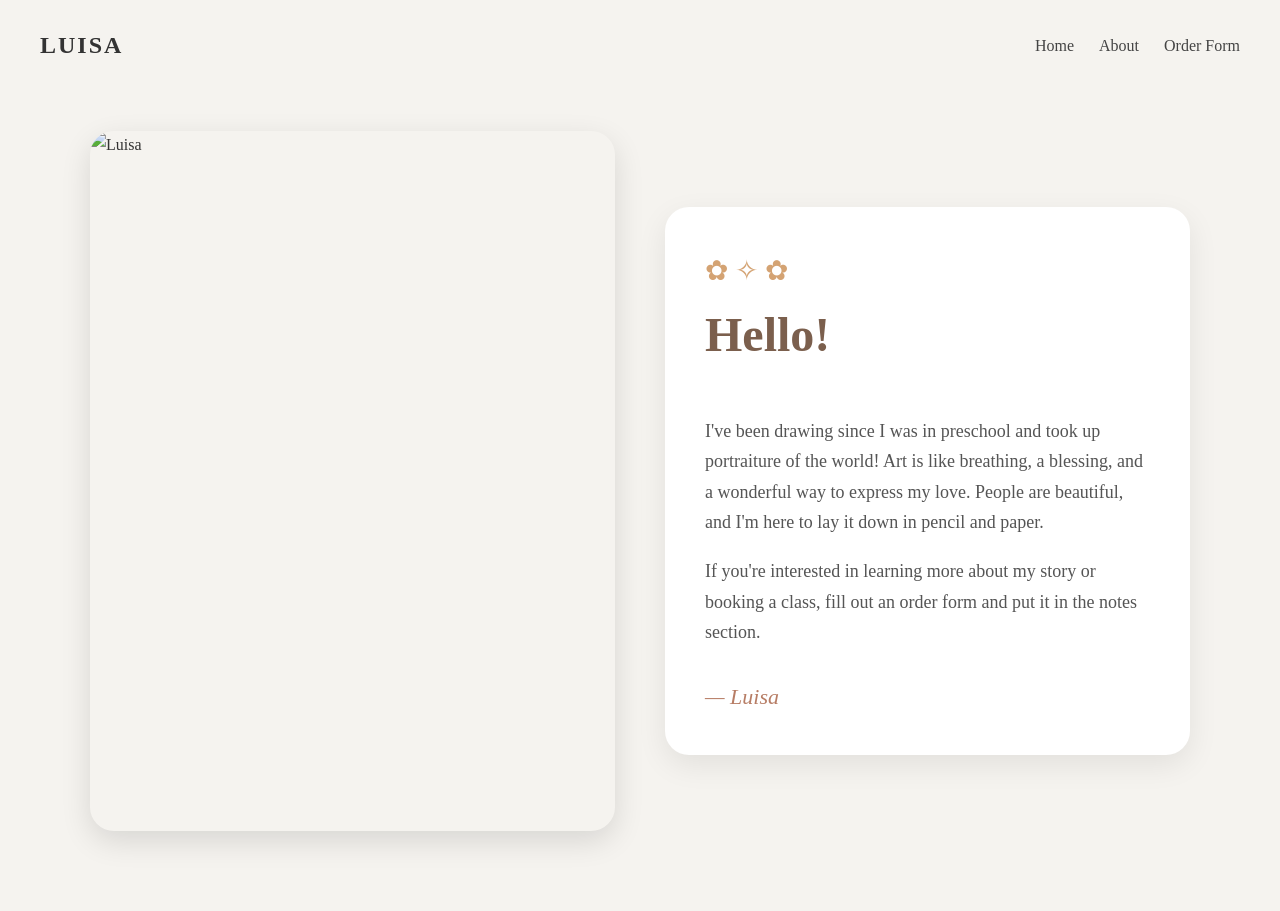
==== about.html @ 28492b8c "Create about.html" ====
<!DOCTYPE html>
<html lang="en">
<head>
<meta charset="UTF-8">
<meta name="viewport" content="width=device-width, initial-scale=1.0">
<title>About | Luisa</title>

<style>

body{
    margin:0;
    font-family:Georgia, serif;
    background:#f5f3ef;
    color:#333;
    line-height:1.7;
}

/* Navigation */

nav{
    padding:25px 40px;
    display:flex;
    justify-content:space-between;
    align-items:center;
}

.logo{
    font-size:24px;
    font-weight:bold;
    letter-spacing:2px;
}

.nav-links{
    display:flex;
    gap:25px;
    list-style:none;
    padding:0;
    margin:0;
}

.nav-links a{
    text-decoration:none;
    color:#444;
}

.nav-links a:hover{
    color:#b77d65;
}

/* About Section */

.about-container{
    max-width:1100px;
    margin:auto;
    padding:40px 30px 80px;
}

.about-card{
    display:grid;
    grid-template-columns:1fr 1fr;
    gap:50px;
    align-items:center;
}

.artist-photo{
    width:100%;
    height:700px;
    object-fit:cover;
    border-radius:24px;
    box-shadow:0 10px 30px rgba(0,0,0,.12);
}

.bio{
    background:white;
    padding:40px;
    border-radius:24px;
    box-shadow:0 10px 30px rgba(0,0,0,.08);
}

.bio h1{
    margin-top:0;
    font-size:48px;
    color:#7b5f4d;
}

.bio p{
    font-size:18px;
    color:#555;
}

.signature{
    margin-top:30px;
    font-style:italic;
    color:#b77d65;
    font-size:22px;
}

/* Decorative accent */

.sparkle{
    font-size:28px;
    color:#d4a373;
}

/* Mobile */

@media(max-width:900px){

.about-card{
    grid-template-columns:1fr;
}

.artist-photo{
    height:500px;
}

.bio h1{
    font-size:36px;
}

}

</style>
</head>

<body>

<nav>

<div class="logo">LUISA</div>

<ul class="nav-links">
<li><a href="lueeisa.com/index.html">Home</a></li>
<li><a href="#">About</a></li>
<li><a href="https://docs.google.com/forms/d/1HezaEPeZQguQtA1uPtYlCor2i9eM8VlbcPTdnoFdLBc/edit">Order Form</a></li>
</ul>

</nav>

<section class="about-container">

<div class="about-card">

<img
class="artist-photo"
src="https://github.com/lueeisa/lueeisa.github.io/blob/main/Attachment.jpeg?raw=true"
alt="Luisa">

<div class="bio">

<div class="sparkle">✿ ✧ ✿</div>

<h1>Hello!</h1>

<p>
I've been drawing since I was in preschool and took up portraiture of the world! Art is like breathing, 
  a blessing, and a wonderful way to express my love. People are beautiful, and I'm here to lay it down in pencil and paper. 
</p>
<p>If you're interested in learning more about my story or booking a class, fill out an order form and put it in the notes section. </p>

<div class="signature">
— Luisa
</div>

</div>

</div>

</section>

</body>
</html>
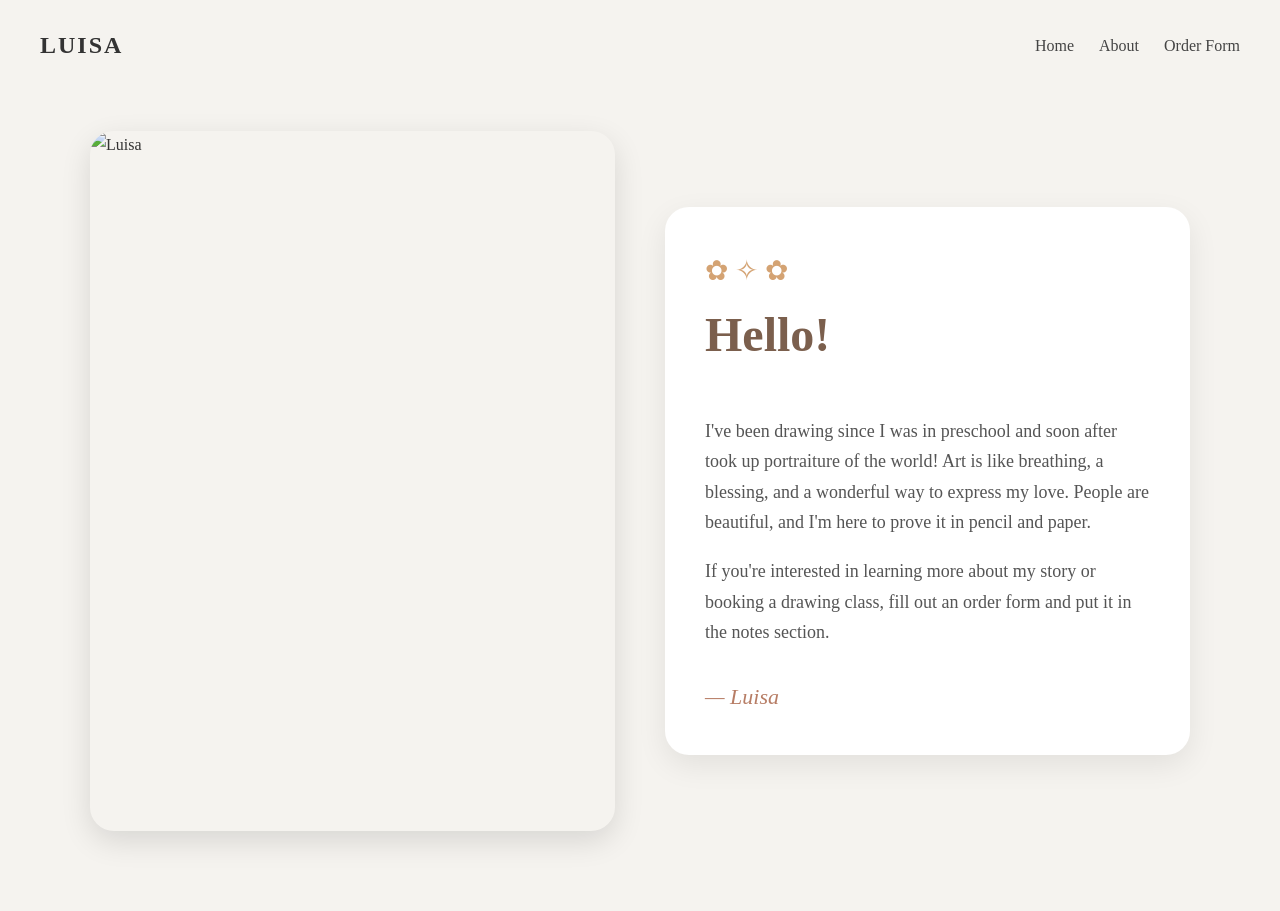
==== commit 516c64eb: "Update about.html" ====
--- a/about.html
+++ b/about.html
@@ -130,7 +130,7 @@
 <div class="logo">LUISA</div>
 
 <ul class="nav-links">
-<li><a href="lueeisa.com/index.html">Home</a></li>
+<li><a href="index.html">Home</a></li>
 <li><a href="#">About</a></li>
 <li><a href="https://docs.google.com/forms/d/1HezaEPeZQguQtA1uPtYlCor2i9eM8VlbcPTdnoFdLBc/edit">Order Form</a></li>
 </ul>
@@ -153,10 +153,10 @@
 <h1>Hello!</h1>
 
 <p>
-I've been drawing since I was in preschool and took up portraiture of the world! Art is like breathing, 
-  a blessing, and a wonderful way to express my love. People are beautiful, and I'm here to lay it down in pencil and paper. 
+I've been drawing since I was in preschool and soon after took up portraiture of the world! Art is like breathing, 
+  a blessing, and a wonderful way to express my love. People are beautiful, and I'm here to prove it in pencil and paper. 
 </p>
-<p>If you're interested in learning more about my story or booking a class, fill out an order form and put it in the notes section. </p>
+<p>If you're interested in learning more about my story or booking a drawing class, fill out an order form and put it in the notes section. </p>
 
 <div class="signature">
 — Luisa
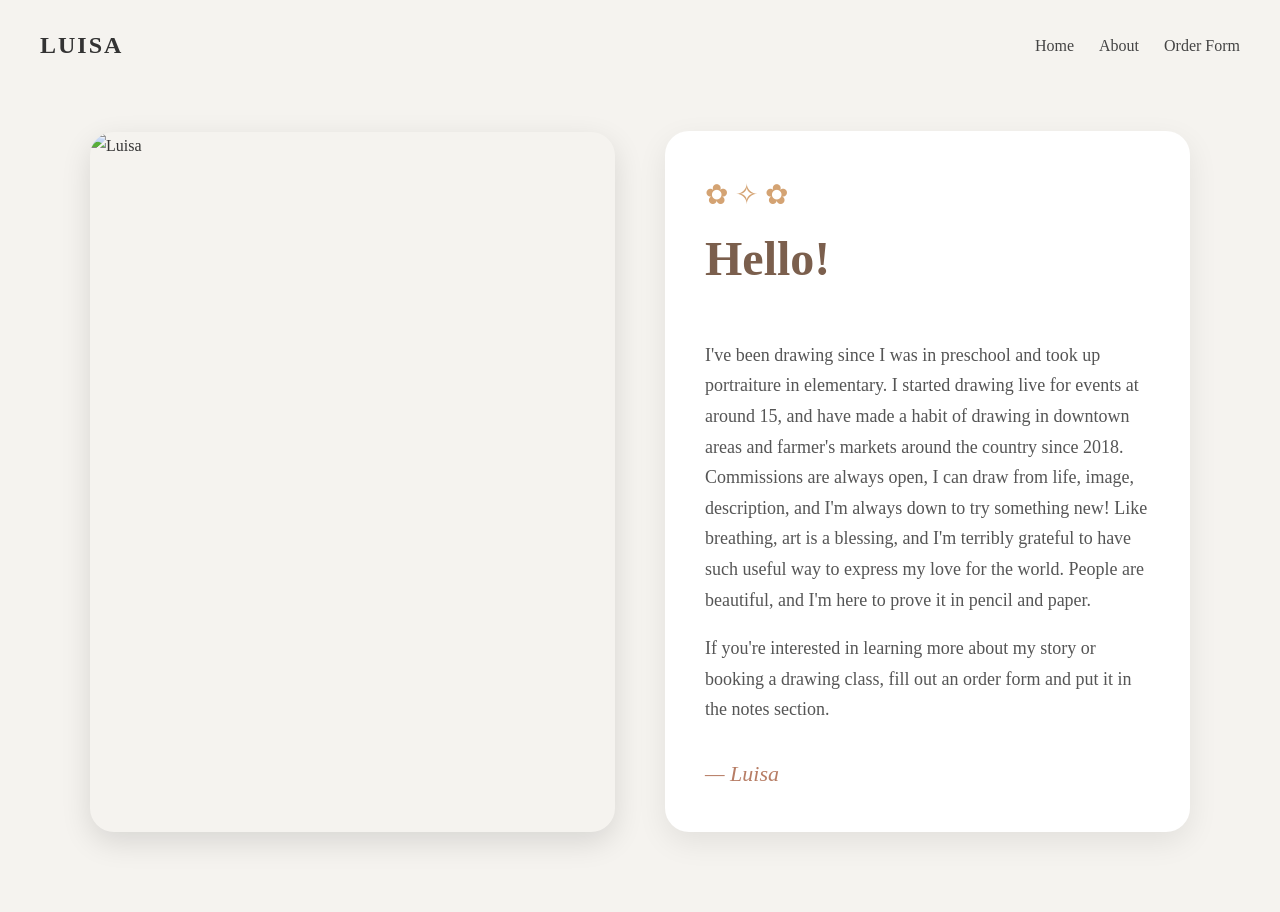
==== commit c1114711: "Update about.html" ====
--- a/about.html
+++ b/about.html
@@ -153,8 +153,10 @@
 <h1>Hello!</h1>
 
 <p>
-I've been drawing since I was in preschool and soon after took up portraiture of the world! Art is like breathing, 
-  a blessing, and a wonderful way to express my love. People are beautiful, and I'm here to prove it in pencil and paper. 
+I've been drawing since I was in preschool and took up portraiture in elementary. I started drawing live for events at around 15, and have made a habit
+    of drawing in downtown areas and farmer's markets around the country since 2018. Commissions are always open, I can draw from
+    life, image, description, and I'm always down to try something new! Like breathing, art is
+  a blessing, and I'm terribly grateful to have such useful way to express my love for the world. People are beautiful, and I'm here to prove it in pencil and paper. 
 </p>
 <p>If you're interested in learning more about my story or booking a drawing class, fill out an order form and put it in the notes section. </p>
 
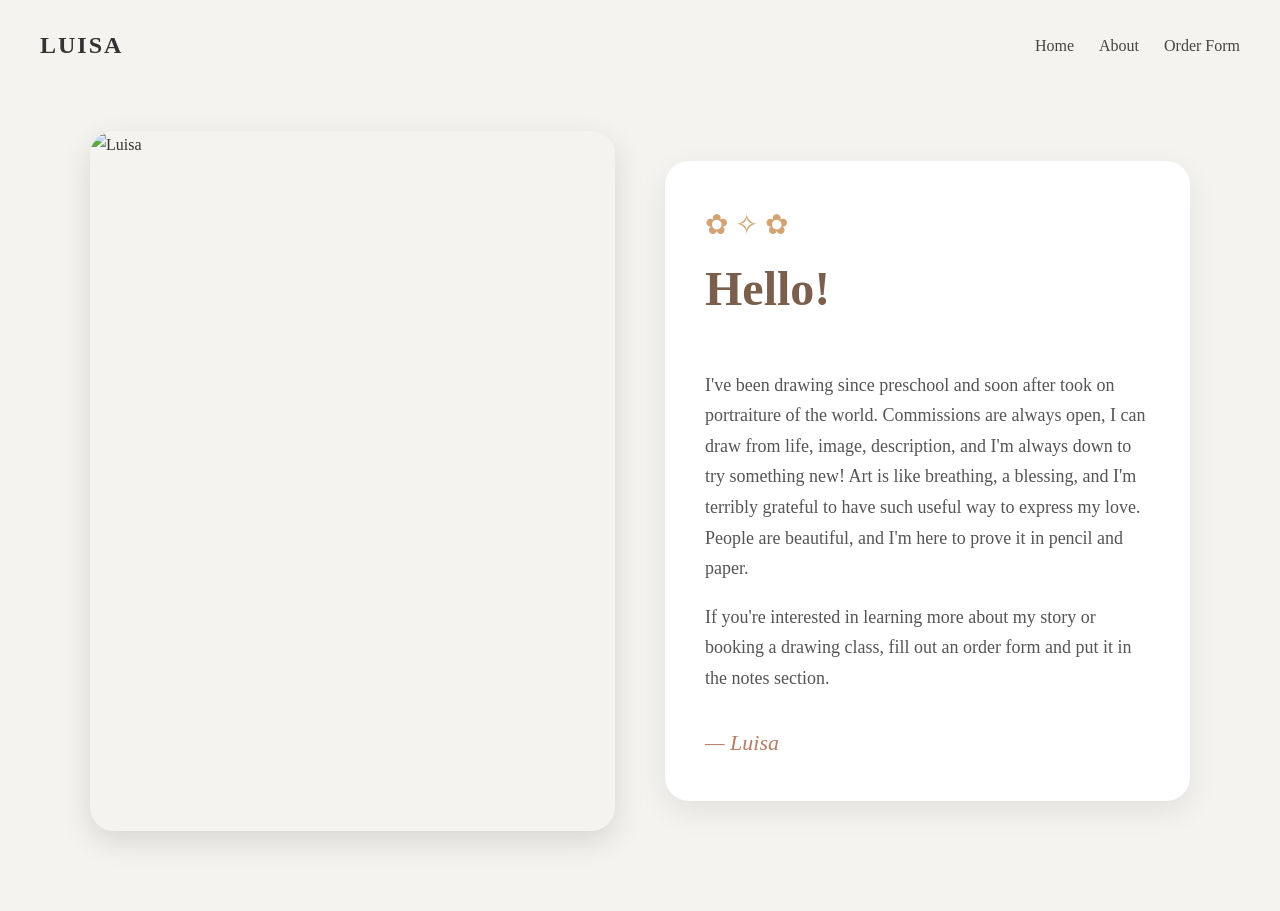
==== commit 2026a644: "Update about.html" ====
--- a/about.html
+++ b/about.html
@@ -153,10 +153,9 @@
 <h1>Hello!</h1>
 
 <p>
-I've been drawing since I was in preschool and took up portraiture in elementary. I started drawing live for events at around 15, and have made a habit
-    of drawing in downtown areas and farmer's markets around the country since 2018. Commissions are always open, I can draw from
-    life, image, description, and I'm always down to try something new! Like breathing, art is
-  a blessing, and I'm terribly grateful to have such useful way to express my love for the world. People are beautiful, and I'm here to prove it in pencil and paper. 
+I've been drawing since preschool and soon after took on portraiture of the world. Commissions are always open, I can draw from
+    life, image, description, and I'm always down to try something new! Art is like breathing,
+  a blessing, and I'm terribly grateful to have such useful way to express my love. People are beautiful, and I'm here to prove it in pencil and paper. 
 </p>
 <p>If you're interested in learning more about my story or booking a drawing class, fill out an order form and put it in the notes section. </p>
 
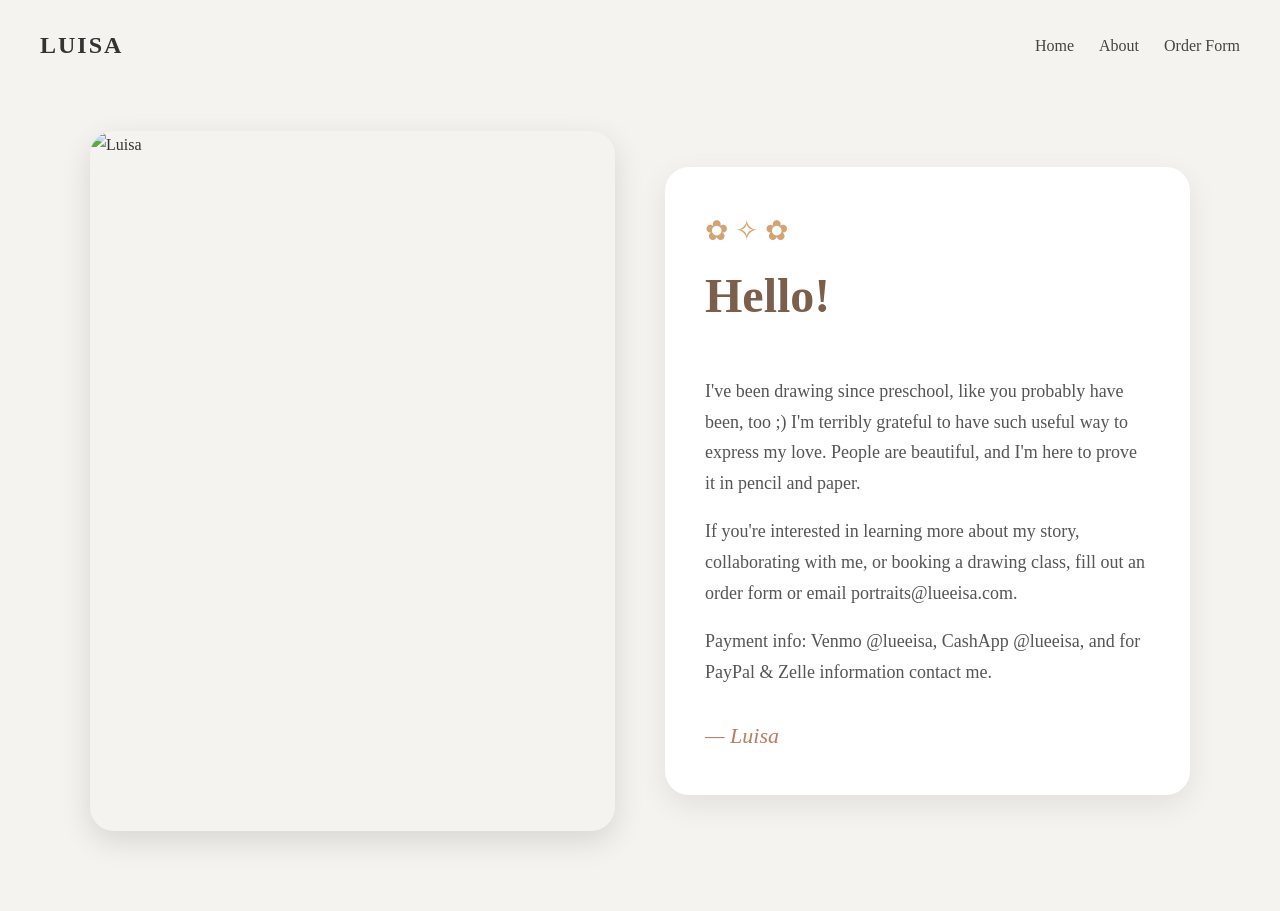
==== commit 25722ea7: "Update about.html" ====
--- a/about.html
+++ b/about.html
@@ -153,11 +153,10 @@
 <h1>Hello!</h1>
 
 <p>
-I've been drawing since preschool and soon after took on portraiture of the world. Commissions are always open, I can draw from
-    life, image, description, and I'm always down to try something new! Art is like breathing,
-  a blessing, and I'm terribly grateful to have such useful way to express my love. People are beautiful, and I'm here to prove it in pencil and paper. 
+I've been drawing since preschool, like you probably have been, too ;) I'm terribly grateful to have such useful way to express my love. People are beautiful, and I'm here to prove it in pencil and paper. 
 </p>
-<p>If you're interested in learning more about my story or booking a drawing class, fill out an order form and put it in the notes section. </p>
+<p>If you're interested in learning more about my story, collaborating with me, or booking a drawing class, fill out an order form or email portraits@lueeisa.com.</p>
+<p>Payment info: Venmo @lueeisa, CashApp @lueeisa, and for PayPal & Zelle information contact me.</p>
 
 <div class="signature">
 — Luisa
